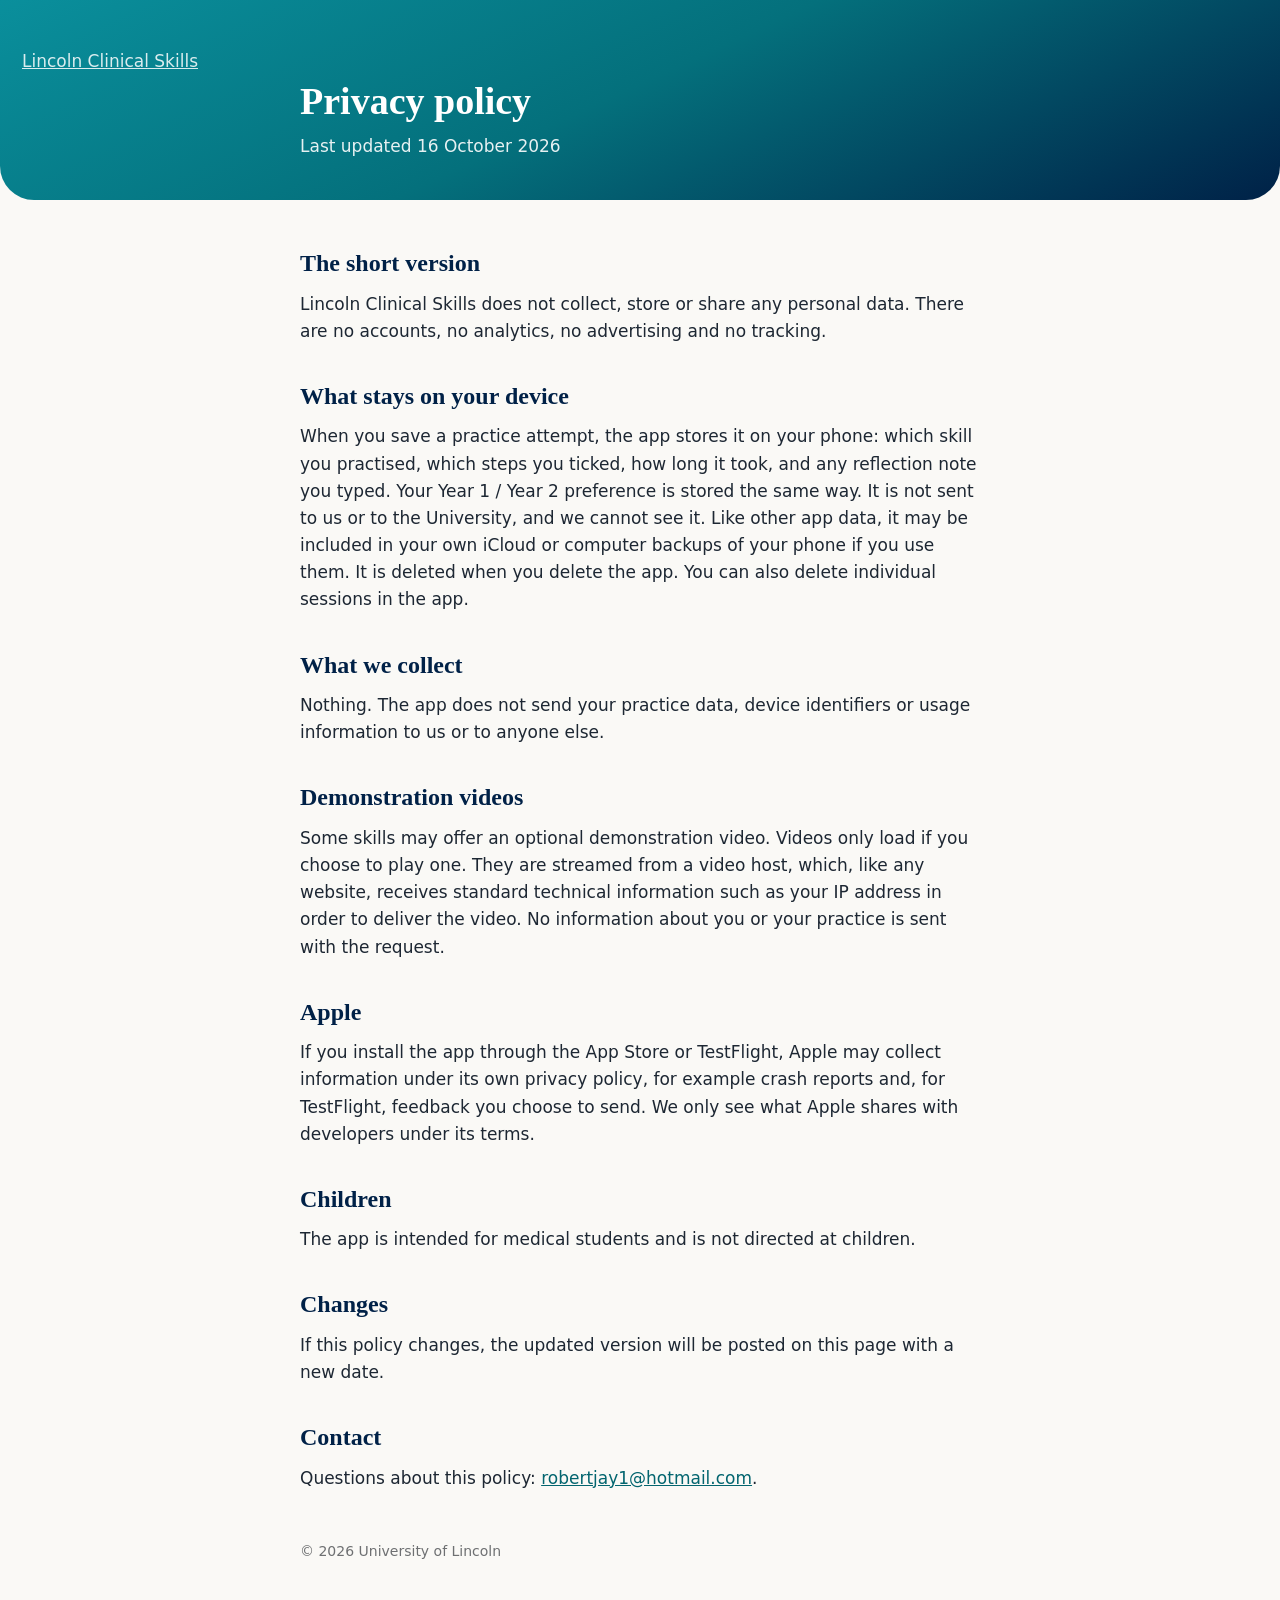
==== privacy.html @ 67dc7b3a "Support and privacy pages for Lincoln Clinical Skills Co-Authored-By: Claude Opus 5.5 <noreply@anthr" ====
<!doctype html>
<html lang="en-GB">
<head>
<meta charset="utf-8">
<meta name="viewport" content="width=device-width, initial-scale=1">
<title>Lincoln Clinical Skills — Privacy Policy</title>
<link rel="stylesheet" href="style.css">
</head>
<body>
<header>
  <p class="kicker"><a href="index.html">Lincoln Clinical Skills</a></p>
  <h1>Privacy policy</h1>
  <p class="lede">Last updated 16 October 2026</p>
</header>
<main>
  <h2>The short version</h2>
  <p>Lincoln Clinical Skills does not collect, store or share any personal data. There are no accounts, no analytics, no advertising and no tracking.</p>

  <h2>What stays on your device</h2>
  <p>When you save a practice attempt, the app stores it on your phone: which skill you practised, which steps you ticked, how long it took, and any reflection note you typed. Your Year 1 / Year 2 preference is stored the same way. It is not sent to us or to the University, and we cannot see it. Like other app data, it may be included in your own iCloud or computer backups of your phone if you use them. It is deleted when you delete the app. You can also delete individual sessions in the app.</p>

  <h2>What we collect</h2>
  <p>Nothing. The app does not send your practice data, device identifiers or usage information to us or to anyone else.</p>

  <h2>Demonstration videos</h2>
  <p>Some skills may offer an optional demonstration video. Videos only load if you choose to play one. They are streamed from a video host, which, like any website, receives standard technical information such as your IP address in order to deliver the video. No information about you or your practice is sent with the request.</p>

  <h2>Apple</h2>
  <p>If you install the app through the App Store or TestFlight, Apple may collect information under its own privacy policy, for example crash reports and, for TestFlight, feedback you choose to send. We only see what Apple shares with developers under its terms.</p>

  <h2>Children</h2>
  <p>The app is intended for medical students and is not directed at children.</p>

  <h2>Changes</h2>
  <p>If this policy changes, the updated version will be posted on this page with a new date.</p>

  <h2>Contact</h2>
  <p>Questions about this policy: <a href="mailto:robertjay1@hotmail.com">robertjay1@hotmail.com</a>.</p>
</main>
<footer>© 2026 University of Lincoln</footer>
</body>
</html>
---- style.css ----
body { margin: 0; background: #FAF9F6; color: #1D2733; font: 17px/1.6 -apple-system, BlinkMacSystemFont, "Segoe UI", system-ui, sans-serif; }
header { background: linear-gradient(155deg, #0A8F9C 0%, #04707C 48%, #002147 100%); color: #fff; padding: 48px 22px 40px; border-radius: 0 0 34px 34px; }
header > *, main, footer { max-width: 680px; margin-left: auto; margin-right: auto; }
.kicker { margin: 0; opacity: .85; font-weight: 500; }
.kicker a { color: inherit; }
h1 { font-family: Georgia, "Times New Roman", serif; font-weight: 600; font-size: 38px; line-height: 1.1; margin: 6px auto 10px; }
.lede { margin: 0 auto; opacity: .9; }
main { padding: 12px 22px 40px; }
h2 { font-family: Georgia, "Times New Roman", serif; font-weight: 600; color: #002147; font-size: 24px; margin: 32px 0 6px; }
h3 { font-size: 17px; margin: 20px 0 2px; color: #002147; }
p { margin: 8px 0; }
a { color: #03656F; }
.note { border-left: 3px solid #CDE5E8; padding-left: 14px; color: #4A5560; }
footer { padding: 0 22px 40px; color: #6E7072; font-size: 14px; }
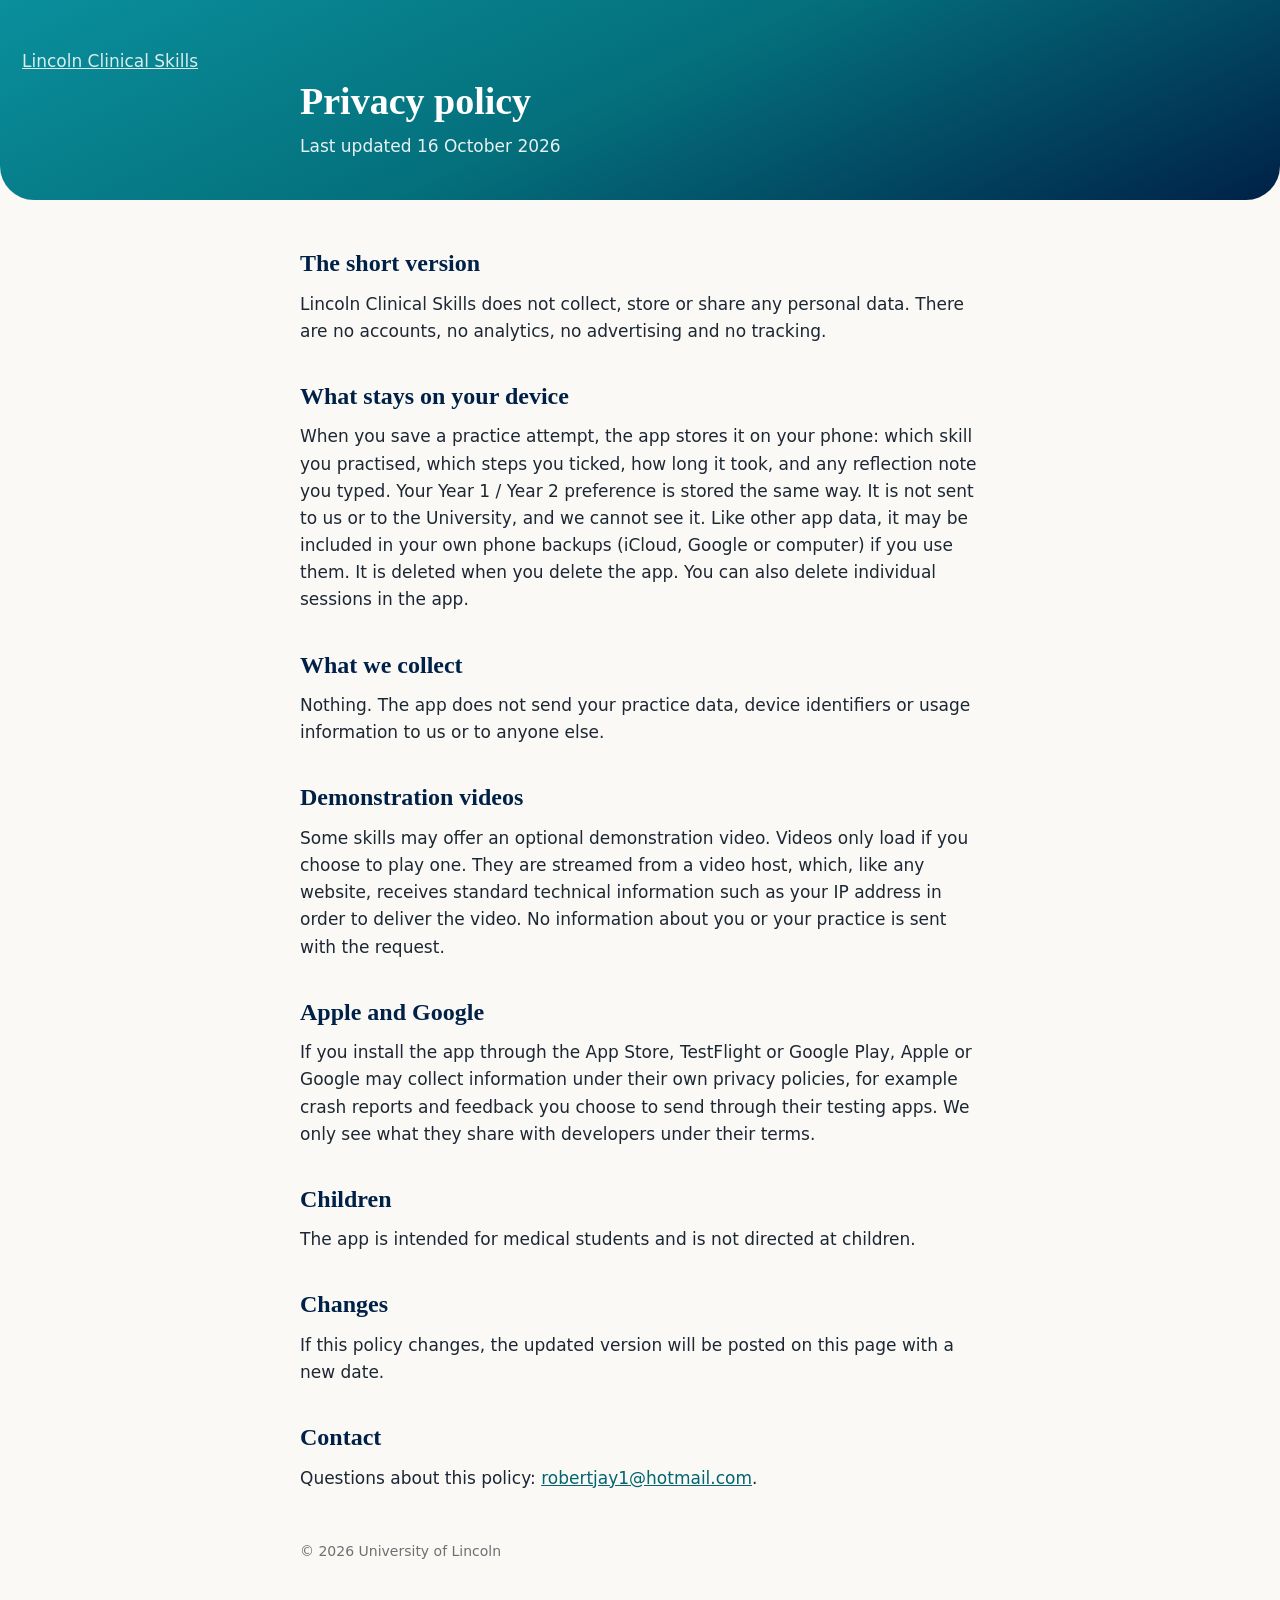
==== commit b9f0cfcd: "Mention Google Play and Android backups Co-Authored-By: Claude Opus 5.5 <noreply@anthropic.com>" ====
--- a/privacy.html
+++ b/privacy.html
@@ -17,7 +17,7 @@
   <p>Lincoln Clinical Skills does not collect, store or share any personal data. There are no accounts, no analytics, no advertising and no tracking.</p>
 
   <h2>What stays on your device</h2>
-  <p>When you save a practice attempt, the app stores it on your phone: which skill you practised, which steps you ticked, how long it took, and any reflection note you typed. Your Year 1 / Year 2 preference is stored the same way. It is not sent to us or to the University, and we cannot see it. Like other app data, it may be included in your own iCloud or computer backups of your phone if you use them. It is deleted when you delete the app. You can also delete individual sessions in the app.</p>
+  <p>When you save a practice attempt, the app stores it on your phone: which skill you practised, which steps you ticked, how long it took, and any reflection note you typed. Your Year 1 / Year 2 preference is stored the same way. It is not sent to us or to the University, and we cannot see it. Like other app data, it may be included in your own phone backups (iCloud, Google or computer) if you use them. It is deleted when you delete the app. You can also delete individual sessions in the app.</p>
 
   <h2>What we collect</h2>
   <p>Nothing. The app does not send your practice data, device identifiers or usage information to us or to anyone else.</p>
@@ -25,8 +25,8 @@
   <h2>Demonstration videos</h2>
   <p>Some skills may offer an optional demonstration video. Videos only load if you choose to play one. They are streamed from a video host, which, like any website, receives standard technical information such as your IP address in order to deliver the video. No information about you or your practice is sent with the request.</p>
 
-  <h2>Apple</h2>
-  <p>If you install the app through the App Store or TestFlight, Apple may collect information under its own privacy policy, for example crash reports and, for TestFlight, feedback you choose to send. We only see what Apple shares with developers under its terms.</p>
+  <h2>Apple and Google</h2>
+  <p>If you install the app through the App Store, TestFlight or Google Play, Apple or Google may collect information under their own privacy policies, for example crash reports and feedback you choose to send through their testing apps. We only see what they share with developers under their terms.</p>
 
   <h2>Children</h2>
   <p>The app is intended for medical students and is not directed at children.</p>
